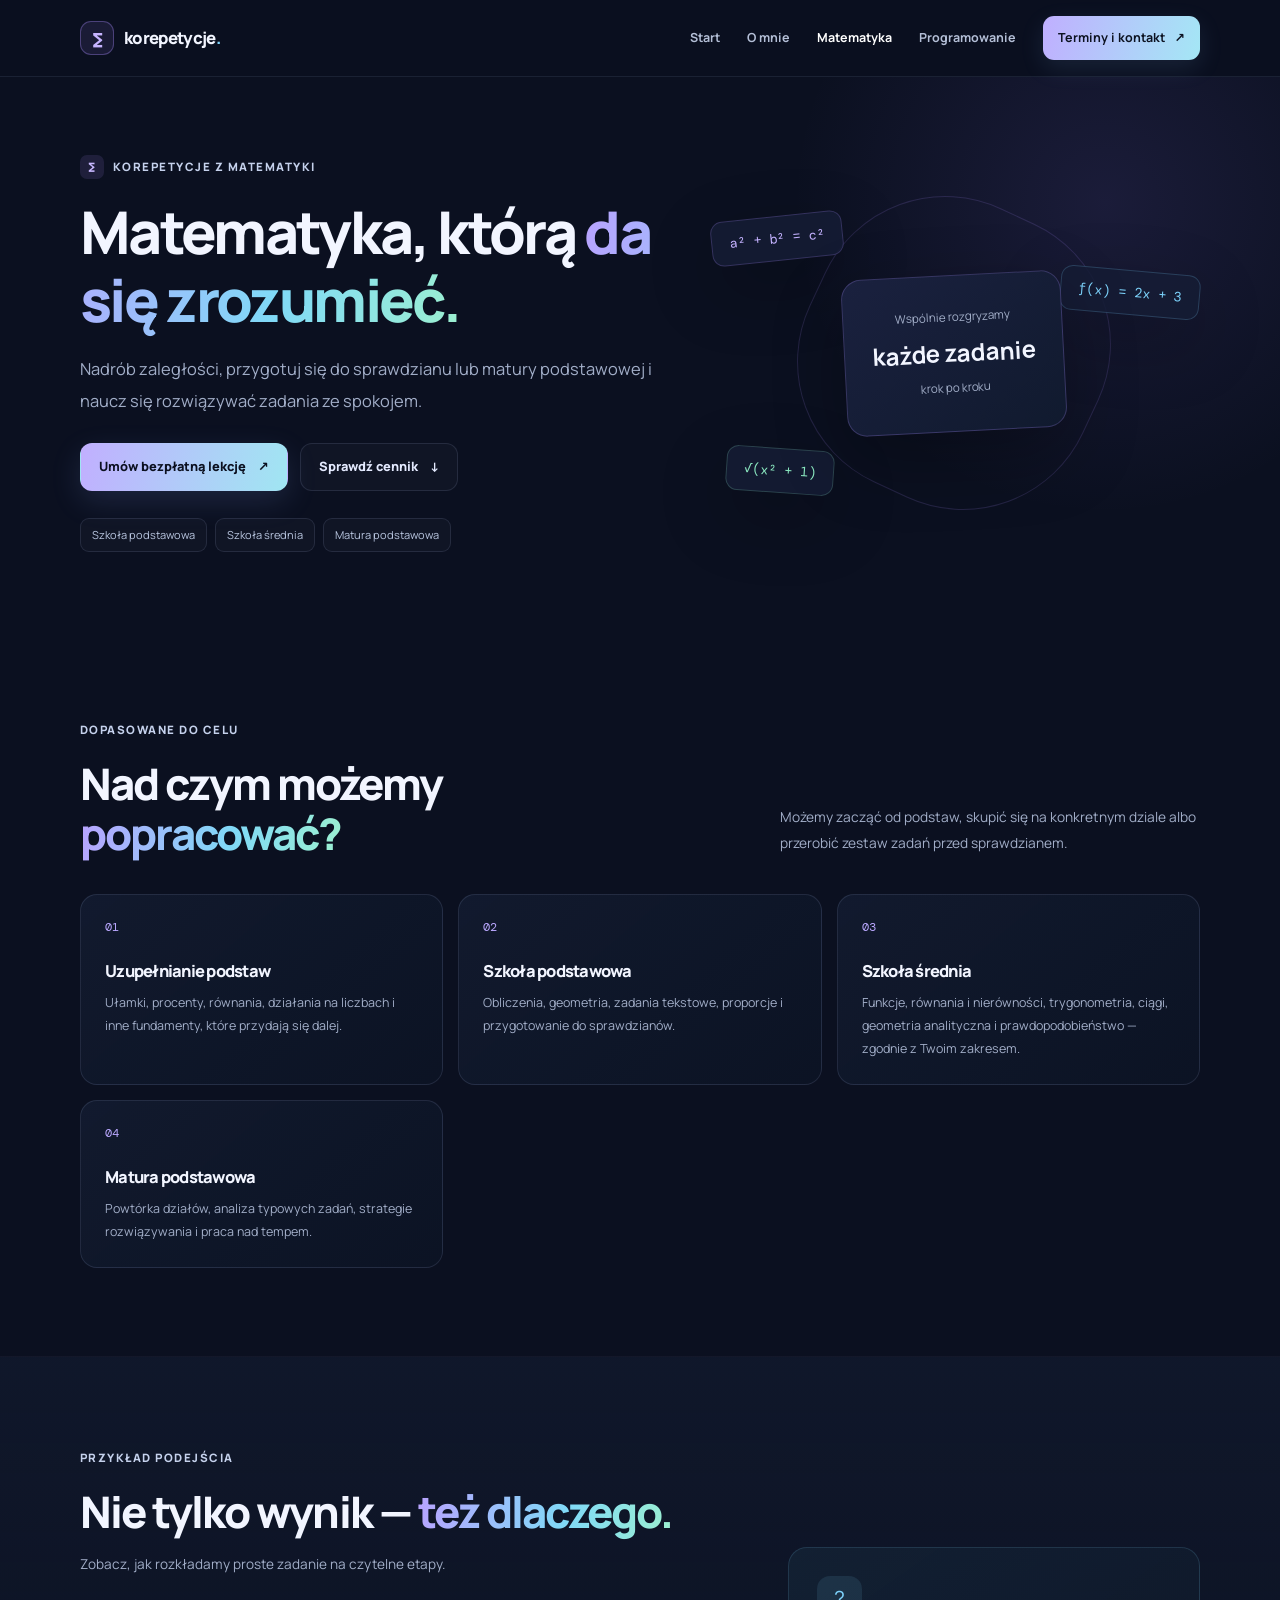
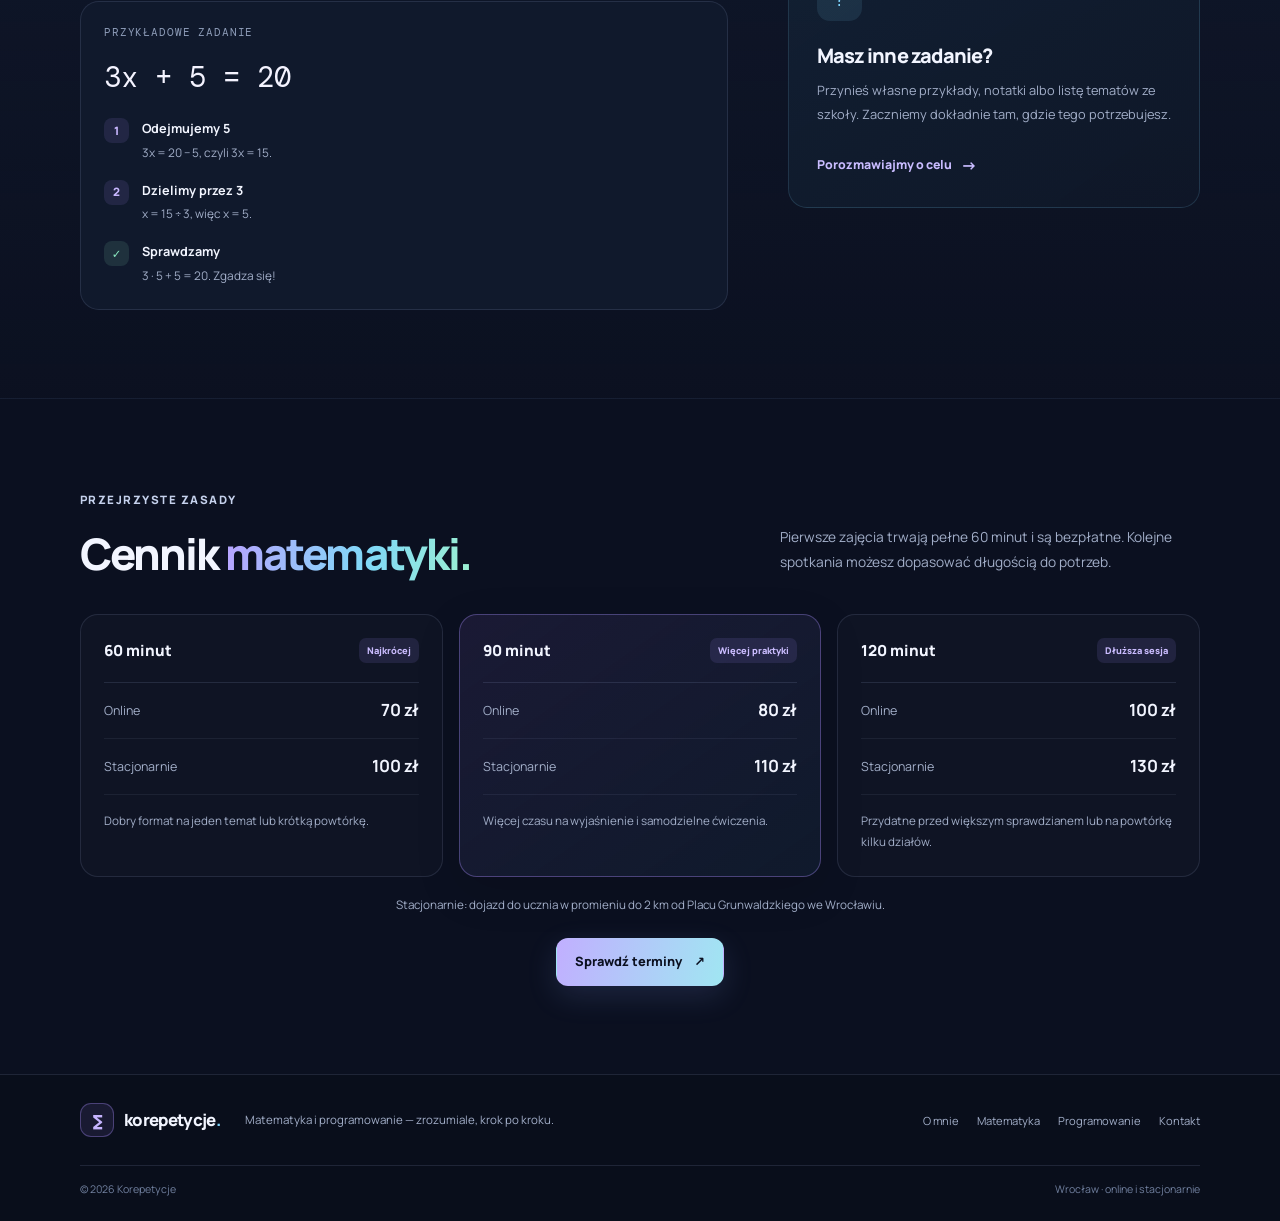
==== matematyka.html @ 47754bdd "Initial commit" ====
<!doctype html>
<html lang="pl"><head><meta charset="utf-8"><meta name="viewport" content="width=device-width, initial-scale=1"><meta name="theme-color" content="#0b1020"><meta name="description" content="Indywidualne korepetycje z matematyki we Wrocławiu i online."><title>Korepetycje z matematyki — Korepetycje</title><link rel="stylesheet" href="style.css"><script src="script.js" defer></script></head>
<body><header class="site-header"><div class="container nav-wrap"><a class="brand" href="index.html"><span class="brand-mark">∑</span><span>korepetycje<span class="brand-dot">.</span></span></a><button class="menu-toggle" aria-label="Otwórz menu" aria-expanded="false"><span></span><span></span><span></span></button><nav class="main-nav"><a href="index.html">Start</a><a href="o-mnie.html">O mnie</a><a class="active" href="matematyka.html">Matematyka</a><a href="programowanie.html">Programowanie</a><a class="nav-cta" href="terminy.html">Terminy i kontakt <span>↗</span></a></nav></div></header>
<main><section class="page-hero section-space subject-hero math-hero"><div class="container page-hero-grid"><div><span class="eyebrow"><span class="eyebrow-symbol">∑</span> Korepetycje z matematyki</span><h1>Matematyka, którą <span class="gradient-text">da się zrozumieć.</span></h1><p class="hero-lead">Nadrób zaległości, przygotuj się do sprawdzianu lub matury podstawowej i naucz się rozwiązywać zadania ze spokojem.</p><div class="hero-actions"><a class="button button-primary" href="terminy.html">Umów bezpłatną lekcję <span>↗</span></a><a class="button button-secondary" href="#cennik">Sprawdź cennik <span>↓</span></a></div><div class="mini-tags"><span>Szkoła podstawowa</span><span>Szkoła średnia</span><span>Matura podstawowa</span></div></div><div class="subject-visual math-visual"><div class="formula formula-one">a² + b² = c²</div><div class="formula formula-two">f(x) = 2x + 3</div><div class="formula formula-three">√(x² + 1)</div><div class="formula-card"><span>Wspólnie rozgryzamy</span><strong>każde zadanie</strong><small>krok po kroku</small></div></div></div></section>
<section class="section-space"><div class="container"><div class="section-heading"><div><span class="eyebrow">Dopasowane do celu</span><h2>Nad czym możemy <span class="gradient-text">popracować?</span></h2></div><p>Możemy zacząć od podstaw, skupić się na konkretnym dziale albo przerobić zestaw zadań przed sprawdzianem.</p></div><div class="topic-grid"><article class="topic-card"><span class="topic-index">01</span><h3>Uzupełnianie podstaw</h3><p>Ułamki, procenty, równania, działania na liczbach i inne fundamenty, które przydają się dalej.</p></article><article class="topic-card"><span class="topic-index">02</span><h3>Szkoła podstawowa</h3><p>Obliczenia, geometria, zadania tekstowe, proporcje i przygotowanie do sprawdzianów.</p></article><article class="topic-card"><span class="topic-index">03</span><h3>Szkoła średnia</h3><p>Funkcje, równania i nierówności, trygonometria, ciągi, geometria analityczna i prawdopodobieństwo — zgodnie z Twoim zakresem.</p></article><article class="topic-card"><span class="topic-index">04</span><h3>Matura podstawowa</h3><p>Powtórka działów, analiza typowych zadań, strategie rozwiązywania i praca nad tempem.</p></article></div></div></section>
<section class="section-space section-muted"><div class="container example-layout"><div><span class="eyebrow">Przykład podejścia</span><h2>Nie tylko wynik — <span class="gradient-text">też dlaczego.</span></h2><p class="muted-copy">Zobacz, jak rozkładamy proste zadanie na czytelne etapy.</p><div class="example-box"><div class="example-label">Przykładowe zadanie</div><div class="math-equation">3x + 5 = 20</div><ol class="solution-list"><li><span>1</span><div><strong>Odejmujemy 5</strong><p>3x = 20 − 5, czyli 3x = 15.</p></div></li><li><span>2</span><div><strong>Dzielimy przez 3</strong><p>x = 15 ÷ 3, więc x = 5.</p></div></li><li><span>✓</span><div><strong>Sprawdzamy</strong><p>3 · 5 + 5 = 20. Zgadza się!</p></div></li></ol></div></div><div class="example-aside"><div class="aside-symbol">?</div><h3>Masz inne zadanie?</h3><p>Przynieś własne przykłady, notatki albo listę tematów ze szkoły. Zaczniemy dokładnie tam, gdzie tego potrzebujesz.</p><a class="text-link" href="terminy.html">Porozmawiajmy o celu <span>→</span></a></div></div></section>
<section class="section-space" id="cennik"><div class="container"><div class="section-heading"><div><span class="eyebrow">Przejrzyste zasady</span><h2>Cennik <span class="gradient-text">matematyki.</span></h2></div><p>Pierwsze zajęcia trwają pełne 60 minut i są bezpłatne. Kolejne spotkania możesz dopasować długością do potrzeb.</p></div><div class="pricing-grid"><article class="price-card"><div class="price-top"><span>60 minut</span><span class="price-badge">Najkrócej</span></div><div class="price-row"><span>Online</span><strong>70 zł</strong></div><div class="price-row"><span>Stacjonarnie</span><strong>100 zł</strong></div><p>Dobry format na jeden temat lub krótką powtórkę.</p></article><article class="price-card price-featured"><div class="price-top"><span>90 minut</span><span class="price-badge">Więcej praktyki</span></div><div class="price-row"><span>Online</span><strong>80 zł</strong></div><div class="price-row"><span>Stacjonarnie</span><strong>110 zł</strong></div><p>Więcej czasu na wyjaśnienie i samodzielne ćwiczenia.</p></article><article class="price-card"><div class="price-top"><span>120 minut</span><span class="price-badge">Dłuższa sesja</span></div><div class="price-row"><span>Online</span><strong>100 zł</strong></div><div class="price-row"><span>Stacjonarnie</span><strong>130 zł</strong></div><p>Przydatne przed większym sprawdzianem lub na powtórkę kilku działów.</p></article></div><p class="pricing-note">Stacjonarnie: dojazd do ucznia w promieniu do 2 km od Placu Grunwaldzkiego we Wrocławiu.</p><div class="center-action"><a class="button button-primary" href="terminy.html">Sprawdź terminy <span>↗</span></a></div></div></section></main>
<footer class="site-footer"><div class="container footer-main"><a class="brand" href="index.html"><span class="brand-mark">∑</span><span>korepetycje<span class="brand-dot">.</span></span></a><p>Matematyka i programowanie — zrozumiale, krok po kroku.</p><nav><a href="o-mnie.html">O mnie</a><a href="matematyka.html">Matematyka</a><a href="programowanie.html">Programowanie</a><a href="terminy.html">Kontakt</a></nav></div><div class="container footer-bottom"><span>© <span data-year></span> Korepetycje</span><span>Wrocław · online i stacjonarnie</span></div></footer></body></html>
---- style.css ----
@import url('https://fonts.googleapis.com/css2?family=DM+Mono:wght@400;500&family=Manrope:wght@400;500;600;700;800&display=swap');
:root{color-scheme:dark;--bg:#0b1020;--bg-soft:#0e1528;--panel:#121b30;--panel-2:#151f36;--line:rgba(190,205,255,.12);--text:#f2f5ff;--muted:#a2aec8;--purple:#a78bfa;--blue:#7dd3fc;--green:#8be9c1;--radius:22px;--shadow:0 24px 70px rgba(0,0,0,.24)}
*{box-sizing:border-box}html{scroll-behavior:smooth;scroll-padding-top:90px}body{margin:0;background:var(--bg);color:var(--text);font-family:'Manrope',system-ui,sans-serif;font-size:14px;line-height:1.7;-webkit-font-smoothing:antialiased}a{color:inherit;text-decoration:none}p{margin:0 0 1rem;color:var(--muted)}h1,h2,h3{line-height:1.15;letter-spacing:-.045em;margin:0;font-weight:800}h1{font-size:clamp(2.45rem,5vw,4.4rem);max-width:800px}h2{font-size:clamp(1.9rem,3.4vw,3rem)}h3{font-size:1.2rem}small{font-size:.78rem}.container{width:min(1120px,calc(100% - 44px));margin-inline:auto}.section-space{padding:88px 0}.section-muted{background:linear-gradient(180deg,rgba(18,27,48,.64),rgba(12,18,34,.3));border-block:1px solid rgba(190,205,255,.04)}.gradient-text{background:linear-gradient(100deg,#b9a2ff 0%,#80d9f7 58%,#9cf0d0 100%);-webkit-background-clip:text;background-clip:text;color:transparent}.eyebrow{display:inline-flex;align-items:center;gap:9px;color:#c5d1ec;font-size:.72rem;font-weight:800;text-transform:uppercase;letter-spacing:.13em;margin-bottom:19px}.status-dot,.tiny-green{display:inline-block;width:7px;height:7px;border-radius:50%;background:var(--green);box-shadow:0 0 12px rgba(139,233,193,.5)}.site-header{position:sticky;top:0;z-index:50;background:rgba(11,16,32,.83);backdrop-filter:blur(18px);border-bottom:1px solid rgba(190,205,255,.09)}.nav-wrap{height:76px;display:flex;align-items:center;justify-content:space-between;gap:24px}.brand{display:inline-flex;align-items:center;gap:10px;font-weight:800;font-size:1.05rem;letter-spacing:-.04em;white-space:nowrap}.brand-mark{display:grid;place-items:center;width:34px;height:34px;border:1px solid rgba(167,139,250,.35);border-radius:11px;background:rgba(167,139,250,.1);color:#c6b4ff;font-size:1.25rem}.brand-dot{color:var(--blue)}.main-nav{display:flex;align-items:center;gap:27px;font-size:.78rem;font-weight:700;color:#b4bfd7}.main-nav a{transition:color .2s ease}.main-nav a:hover,.main-nav a.active{color:#fff}.main-nav .nav-cta{color:#0c1221;background:linear-gradient(105deg,#c0afff,#a4e7f5);padding:11px 15px;border-radius:11px;box-shadow:0 8px 24px rgba(130,179,240,.12)}.nav-cta span{padding-left:7px}.menu-toggle{display:none;border:1px solid var(--line);background:var(--panel);border-radius:10px;padding:9px;cursor:pointer}.menu-toggle span{display:block;width:20px;height:2px;background:#eaf0ff;margin:4px 0;border-radius:4px}.hero{overflow:hidden;position:relative;padding-top:90px;padding-bottom:85px}.hero:before{content:"";position:absolute;top:-250px;left:-250px;width:600px;height:600px;border-radius:50%;background:radial-gradient(circle,rgba(110,91,210,.13),transparent 70%);pointer-events:none}.hero-grid,.page-hero-grid{display:grid;grid-template-columns:1.08fr .92fr;align-items:center;gap:50px}.hero-copy{position:relative;z-index:2}.hero h1{margin-bottom:22px}.hero-lead{max-width:580px;font-size:1.03rem;line-height:1.9;margin-bottom:27px}.hero-actions{display:flex;flex-wrap:wrap;gap:12px}.button{display:inline-flex;align-items:center;justify-content:center;gap:12px;min-height:46px;padding:12px 18px;border:1px solid transparent;border-radius:12px;font-size:.8rem;font-weight:800;transition:transform .2s ease,border-color .2s ease,background .2s ease}.button:hover{transform:translateY(-2px)}.button-primary{color:#0b1020;background:linear-gradient(105deg,#c1afff,#a0e6f2);box-shadow:0 10px 30px rgba(132,164,245,.15)}.button-secondary{border-color:var(--line);background:rgba(255,255,255,.025);color:#e4eaff}.button-secondary:hover{border-color:rgba(167,139,250,.45);background:rgba(167,139,250,.06)}.hero-note{display:flex;align-items:center;gap:12px;margin-top:35px}.note-icon{display:grid;place-items:center;width:39px;height:39px;border-radius:12px;background:rgba(139,233,193,.1);border:1px solid rgba(139,233,193,.18);color:var(--green);font-size:1.1rem}.hero-note strong,.hero-note small{display:block}.hero-note strong{font-size:.8rem}.hero-note small{color:var(--muted);margin-top:2px}.hero-art{min-height:400px;position:relative;display:grid;place-items:center}.orb{position:absolute;border-radius:50%;filter:blur(1px)}.orb-one{width:340px;height:340px;background:radial-gradient(circle at 35% 30%,rgba(167,139,250,.22),rgba(92,112,213,.06) 58%,transparent 72%);border:1px solid rgba(167,139,250,.11)}.orb-two{width:245px;height:245px;border:1px solid rgba(125,211,252,.14);transform:rotate(28deg);border-radius:42%}.code-card{position:relative;z-index:2;width:min(390px,100%);border:1px solid rgba(170,190,255,.2);border-radius:18px;background:rgba(17,27,48,.94);box-shadow:0 28px 80px rgba(0,0,0,.4);overflow:hidden;transform:rotate(-3deg)}.window-dots{height:43px;display:flex;align-items:center;gap:6px;padding:0 15px;border-bottom:1px solid var(--line);color:#8795b4;font-family:'DM Mono',monospace;font-size:.68rem}.window-dots i{width:7px;height:7px;border-radius:50%;background:#ff7c94}.window-dots i:nth-child(2){background:#f7ce73}.window-dots i:nth-child(3){background:#7edeb7}.window-dots span{margin-left:9px}.code-card pre,.code-window pre{margin:0;padding:23px 24px;color:#dbe5ff;font: .8rem/2 'DM Mono',monospace;white-space:pre-wrap}.code-purple{color:#c4a5ff}.code-blue{color:#7dd3fc}.code-green{color:#9ae6b4}.code-orange{color:#f9b876}.code-bottom{display:flex;align-items:center;justify-content:space-between;padding:12px 16px;border-top:1px solid var(--line);font-family:'DM Mono',monospace;font-size:.65rem;color:#8795b4}.code-bottom>span:first-child{display:flex;align-items:center;gap:7px}.math-chip{position:absolute;z-index:3;display:flex;align-items:center;gap:10px;padding:10px 14px;border:1px solid var(--line);border-radius:13px;background:#17223a;box-shadow:var(--shadow);font-size:.72rem;font-weight:800}.math-chip>span:first-child{display:grid;place-items:center;width:28px;height:28px;border-radius:8px;background:rgba(167,139,250,.14);color:#c7b5ff;font-size:1rem}.chip-top{top:49px;left:0}.chip-bottom{bottom:48px;right:-2px}.chip-bottom>span:first-child{background:rgba(125,211,252,.13);color:var(--blue)}.floating-symbol{position:absolute;color:rgba(190,174,255,.5);font-family:'DM Mono',monospace}.symbol-a{top:28px;right:50px;font-size:2rem}.symbol-b{bottom:16px;left:45px;font-size:1.7rem;color:rgba(125,211,252,.55)}.symbol-c{top:125px;right:3px;font-size:1.15rem}.trust-strip{border-block:1px solid var(--line);background:rgba(255,255,255,.018)}.trust-items{display:grid;grid-template-columns:repeat(3,1fr);padding:21px 0}.trust-items>div{display:flex;align-items:center;justify-content:center;gap:13px;border-right:1px solid var(--line)}.trust-items>div:last-child{border:0}.trust-items strong{font-size:.92rem;color:#f3f5ff}.trust-items span{font-size:.72rem;color:var(--muted)}.section-heading{display:flex;justify-content:space-between;align-items:end;gap:40px;margin-bottom:35px}.section-heading h2{max-width:620px}.section-heading>p{max-width:420px;margin:0 0 4px;font-size:.86rem;line-height:1.85}.offer-grid{display:grid;grid-template-columns:repeat(2,minmax(0,1fr));gap:20px}.offer-card{position:relative;overflow:hidden;padding:29px;border-radius:var(--radius);border:1px solid var(--line);background:linear-gradient(145deg,rgba(20,31,54,.94),rgba(14,21,39,.96));box-shadow:0 18px 50px rgba(0,0,0,.12)}.offer-card:after{content:"";position:absolute;top:-100px;right:-90px;width:220px;height:220px;border-radius:50%;background:radial-gradient(circle,rgba(167,139,250,.12),transparent 70%);pointer-events:none}.code-card-offer:after{background:radial-gradient(circle,rgba(125,211,252,.11),transparent 70%)}.offer-icon{display:grid;place-items:center;width:48px;height:48px;border-radius:15px;border:1px solid rgba(167,139,250,.2);background:rgba(167,139,250,.1);color:#c9b8ff;font:1.25rem 'DM Mono',monospace;margin-bottom:25px}.code-card-offer .offer-icon{color:var(--blue);background:rgba(125,211,252,.09);border-color:rgba(125,211,252,.2)}.card-kicker{color:#9aa9c8;font: .68rem 'DM Mono',monospace;letter-spacing:.08em;text-transform:uppercase;margin-bottom:9px}.offer-card h3{font-size:1.45rem;margin-bottom:12px}.offer-card>p{font-size:.84rem;line-height:1.8;max-width:470px}.check-list{padding:0;margin:21px 0 28px;list-style:none;display:grid;gap:11px}.check-list li{position:relative;padding-left:24px;color:#c1cce3;font-size:.79rem}.check-list li:before{content:"✓";position:absolute;left:0;color:var(--green);font-weight:800}.offer-footer{display:flex;justify-content:space-between;align-items:center;gap:12px;padding-top:20px;border-top:1px solid var(--line)}.offer-footer>div{display:flex;align-items:baseline;gap:5px;flex-wrap:wrap}.offer-footer small{color:var(--muted);font-size:.69rem}.offer-footer strong{font-size:1.55rem;letter-spacing:-.05em}.text-link{display:inline-flex;align-items:center;gap:9px;font-size:.77rem;font-weight:800;color:#c9bcff;white-space:nowrap}.text-link span{font-size:1rem;transition:transform .2s}.text-link:hover span{transform:translateX(4px)}.about-preview{display:grid;grid-template-columns:.88fr 1.12fr;align-items:center;gap:80px}.about-visual{min-height:330px;position:relative;display:grid;place-items:center}.avatar-placeholder{width:min(320px,90%);height:310px;display:flex;flex-direction:column;align-items:center;justify-content:center;gap:9px;border:1px dashed rgba(167,139,250,.35);border-radius:28px;background:radial-gradient(circle at 50% 20%,rgba(167,139,250,.14),transparent 58%),#111a2e;color:#8d9cbb}.avatar-placeholder>span{font-size:4rem;filter:grayscale(.3)}.avatar-placeholder small{font-family:'DM Mono',monospace}.floating-label{position:absolute;bottom:8px;right:-10px;display:flex;gap:11px;align-items:center;padding:14px 17px;border-radius:14px;border:1px solid var(--line);background:#17223a;box-shadow:var(--shadow)}.label-star{display:grid;place-items:center;width:32px;height:32px;border-radius:10px;background:rgba(139,233,193,.12);color:var(--green)}.floating-label strong,.floating-label small{display:block}.floating-label strong{font-size:.77rem}.floating-label small{font-size:.66rem;color:var(--muted)}.about-copy h2{margin-bottom:22px}.about-copy>p{font-size:.88rem;line-height:1.9}.about-copy .button{margin-top:12px}.steps-grid{display:grid;grid-template-columns:repeat(4,1fr);gap:15px}.step{padding:22px;border-radius:17px;border:1px solid var(--line);background:rgba(255,255,255,.018)}.step-number{display:block;margin-bottom:31px;color:#b9a5ff;font: .8rem 'DM Mono',monospace}.step h3{font-size:1rem;margin-bottom:10px}.step p{font-size:.77rem;line-height:1.8;margin:0}.cta-section{padding:12px 0 88px}.cta-panel{position:relative;overflow:hidden;display:flex;align-items:center;justify-content:space-between;gap:35px;padding:42px 45px;border:1px solid rgba(167,139,250,.2);border-radius:24px;background:linear-gradient(110deg,rgba(26,32,59,.96),rgba(17,32,51,.95))}.cta-panel>div,.cta-panel>a{position:relative;z-index:1}.cta-panel h2{font-size:clamp(1.8rem,3vw,2.55rem);margin-bottom:12px}.cta-panel p{max-width:590px;margin:0;font-size:.85rem}.cta-glow{position:absolute!important;right:-100px;top:-200px;width:420px;height:420px;border-radius:50%;background:radial-gradient(circle,rgba(125,211,252,.12),transparent 68%)}.site-footer{border-top:1px solid var(--line);background:#090e1b}.footer-main{display:grid;grid-template-columns:auto 1fr auto;align-items:center;gap:25px;padding:28px 0}.footer-main p{font-size:.72rem;margin:0}.footer-main nav{display:flex;gap:18px;font-size:.7rem;color:var(--muted)}.footer-main nav a:hover{color:#fff}.footer-bottom{display:flex;justify-content:space-between;padding:15px 0 22px;border-top:1px solid var(--line);color:#71809f;font-size:.66rem}.page-hero{padding-top:77px;padding-bottom:77px}.page-hero h1{font-size:clamp(2.35rem,4.6vw,3.9rem);margin-bottom:20px}.page-hero .hero-lead{max-width:600px}.profile-frame{padding:13px;border:1px solid var(--line);border-radius:25px;background:rgba(255,255,255,.025);transform:rotate(1.3deg)}.profile-placeholder{height:315px;display:flex;align-items:center;justify-content:center;flex-direction:column;gap:8px;border-radius:17px;background:radial-gradient(circle at 45% 30%,rgba(125,211,252,.12),transparent 50%),#111a2e;border:1px dashed rgba(125,211,252,.24);color:#9baac7}.profile-placeholder span{font-size:3rem}.profile-placeholder strong{font-size:.85rem}.profile-placeholder small{font-size:.7rem}.profile-caption{display:block;padding:12px 7px 3px;color:#9caac7;font-size:.7rem}.two-column{display:grid;grid-template-columns:.8fr 1.2fr;gap:80px}.two-column h2{font-size:clamp(1.8rem,3vw,2.7rem)}.prose p{font-size:.88rem;line-height:1.95}.prose .button{margin-top:17px}.check-list.large{gap:17px;margin-top:0}.feature-grid{display:grid;grid-template-columns:repeat(3,1fr);gap:17px}.feature-card{padding:25px;border:1px solid var(--line);border-radius:18px;background:rgba(255,255,255,.018)}.feature-icon{display:grid;place-items:center;width:42px;height:42px;border-radius:12px;background:rgba(167,139,250,.1);color:#c7b4ff;font-size:1.2rem;margin-bottom:24px}.feature-card h3{margin-bottom:10px}.feature-card p{font-size:.79rem;line-height:1.8;margin:0}.eyebrow-symbol{display:grid;place-items:center;width:24px;height:24px;border-radius:7px;background:rgba(167,139,250,.13);color:#c8b8ff;font-size:.8rem}.subject-hero{overflow:hidden;position:relative}.math-hero:before,.code-hero:before{content:"";position:absolute;right:-150px;top:-200px;width:650px;height:650px;border-radius:50%;background:radial-gradient(circle,rgba(132,108,226,.13),transparent 68%);pointer-events:none}.code-hero:before{background:radial-gradient(circle,rgba(72,173,215,.11),transparent 68%)}.subject-visual{position:relative;min-height:350px;display:grid;place-items:center}.math-visual:before{content:"";position:absolute;width:300px;height:300px;border:1px solid rgba(167,139,250,.16);border-radius:44%;transform:rotate(25deg)}.formula{position:absolute;font: .85rem 'DM Mono',monospace;color:#c4b2ff;border:1px solid rgba(167,139,250,.22);border-radius:12px;background:rgba(22,29,53,.86);padding:13px 17px;box-shadow:var(--shadow)}.formula-one{top:38px;left:3px;transform:rotate(-6deg)}.formula-two{top:92px;right:0;transform:rotate(5deg);color:var(--blue);border-color:rgba(125,211,252,.2)}.formula-three{bottom:35px;left:18px;transform:rotate(4deg);color:var(--green);border-color:rgba(139,233,193,.2)}.formula-card{position:relative;z-index:2;display:flex;flex-direction:column;align-items:center;gap:5px;text-align:center;padding:32px 27px;border-radius:20px;border:1px solid rgba(167,139,250,.23);background:linear-gradient(145deg,rgba(27,34,64,.96),rgba(17,27,47,.97));box-shadow:0 25px 70px rgba(0,0,0,.28);transform:rotate(-3deg)}.formula-card span,.formula-card small{font-size:.73rem;color:var(--muted)}.formula-card strong{font-size:1.5rem}.mini-tags{display:flex;flex-wrap:wrap;gap:8px;margin-top:27px}.mini-tags span{padding:7px 11px;border:1px solid var(--line);border-radius:9px;background:rgba(255,255,255,.025);font-size:.69rem;color:#b9c6e0}.code-window{position:relative;z-index:2;width:min(390px,100%);border:1px solid rgba(125,211,252,.22);border-radius:18px;background:rgba(17,27,48,.96);box-shadow:0 28px 80px rgba(0,0,0,.36);overflow:hidden;transform:rotate(2deg)}.code-window pre{font-size:.74rem;padding:21px 17px}.line-num{display:inline-block;width:22px;color:#657795}.floating-code-tag{position:absolute;bottom:10px;right:-2px;z-index:3;padding:10px 13px;border:1px solid rgba(139,233,193,.2);border-radius:11px;background:#14243a;color:var(--green);font: .7rem 'DM Mono',monospace;transform:rotate(-4deg)}.topic-grid{display:grid;grid-template-columns:repeat(3,1fr);gap:15px}.topic-card{padding:24px;border:1px solid var(--line);border-radius:17px;background:linear-gradient(140deg,rgba(20,30,52,.72),rgba(13,20,37,.75))}.topic-index{display:block;margin-bottom:27px;color:#bba8ff;font: .75rem 'DM Mono',monospace}.topic-card h3{margin-bottom:10px;font-size:1.03rem}.topic-card p{font-size:.78rem;line-height:1.85;margin:0}.example-layout{display:grid;grid-template-columns:1.1fr .7fr;gap:60px;align-items:center}.example-layout h2{margin-bottom:15px}.muted-copy{font-size:.85rem;line-height:1.85}.example-box{margin-top:24px;padding:23px;border:1px solid var(--line);border-radius:19px;background:#10192c}.example-label{color:#8e9db9;font: .67rem 'DM Mono',monospace;text-transform:uppercase;letter-spacing:.08em}.math-equation{padding:19px 0 22px;color:#f4f3ff;font:1.8rem 'DM Mono',monospace}.solution-list{list-style:none;padding:0;margin:0;display:grid;gap:17px}.solution-list li{display:flex;align-items:flex-start;gap:13px}.solution-list li>span{flex:0 0 25px;height:25px;display:grid;place-items:center;border-radius:8px;background:rgba(167,139,250,.12);color:#c9b8ff;font-size:.72rem;font-weight:800}.solution-list li:last-child>span{background:rgba(139,233,193,.12);color:var(--green)}.solution-list strong{display:block;font-size:.79rem;margin-bottom:3px}.solution-list p{font-size:.74rem;margin:0}.example-aside{padding:28px;border:1px solid rgba(125,211,252,.15);border-radius:19px;background:linear-gradient(145deg,rgba(19,34,53,.85),rgba(15,23,40,.9))}.aside-symbol{display:grid;place-items:center;width:45px;height:45px;border-radius:13px;background:rgba(125,211,252,.1);color:var(--blue);font-size:1.3rem;margin-bottom:23px}.example-aside h3{font-size:1.25rem;margin-bottom:12px}.example-aside p{font-size:.8rem;line-height:1.85}.example-aside .text-link{margin-top:10px}.pricing-grid{display:grid;grid-template-columns:repeat(3,1fr);gap:16px}.price-card{padding:23px;border:1px solid var(--line);border-radius:18px;background:rgba(255,255,255,.02)}.price-featured{border-color:rgba(167,139,250,.36);background:linear-gradient(145deg,rgba(42,36,73,.5),rgba(16,27,45,.92));box-shadow:0 14px 45px rgba(0,0,0,.13)}.price-top{display:flex;align-items:center;justify-content:space-between;gap:9px;padding-bottom:19px;border-bottom:1px solid var(--line);font-size:.95rem;font-weight:800}.price-badge{padding:5px 8px;border-radius:7px;background:rgba(167,139,250,.12);color:#cbbdff;font-size:.58rem;font-weight:800;white-space:nowrap}.price-row{display:flex;align-items:center;justify-content:space-between;padding:13px 0;border-bottom:1px solid rgba(190,205,255,.07);color:var(--muted);font-size:.78rem}.price-row strong{font-size:1.05rem;color:#f2f5ff}.price-card>p{font-size:.73rem;line-height:1.8;margin:16px 0 0}.pricing-note{font-size:.73rem;margin-top:19px;text-align:center}.center-action{display:flex;justify-content:center;margin-top:23px}.languages-layout{display:grid;grid-template-columns:1.1fr .9fr;gap:65px;align-items:center}.languages-layout h2{margin-bottom:17px}.language-tags{display:grid;grid-template-columns:repeat(2,1fr);gap:10px;margin-top:25px}.language-tag{display:flex;flex-direction:column;gap:3px;padding:13px 15px;border:1px solid var(--line);border-radius:12px;background:rgba(255,255,255,.02)}.language-tag b{font: .9rem 'DM Mono',monospace;color:#cbbaff}.language-tag small{color:var(--muted);font-size:.67rem}.learning-panel{padding:25px;border:1px solid rgba(125,211,252,.17);border-radius:20px;background:linear-gradient(145deg,rgba(18,33,52,.9),rgba(14,22,39,.95))}.panel-top{display:flex;align-items:center;gap:12px;padding-bottom:20px;border-bottom:1px solid var(--line)}.panel-icon{display:grid;place-items:center;width:36px;height:36px;border-radius:10px;background:rgba(125,211,252,.1);color:var(--blue)}.panel-label{font-size:.83rem;font-weight:800}.roadmap{position:relative;display:grid;gap:21px;list-style:none;margin:23px 0 0;padding:0}.roadmap:before{content:"";position:absolute;top:9px;bottom:10px;left:6px;width:1px;background:rgba(190,205,255,.15)}.roadmap li{position:relative;display:flex;align-items:flex-start;gap:14px}.roadmap-dot{position:relative;z-index:1;flex:0 0 13px;height:13px;border-radius:50%;border:2px solid #71819f;background:#111b30;margin-top:4px}.roadmap-dot.done{border-color:var(--green);background:var(--green);box-shadow:0 0 10px rgba(139,233,193,.22)}.roadmap strong,.roadmap small{display:block}.roadmap strong{font-size:.78rem}.roadmap small{font-size:.68rem;color:var(--muted);margin-top:3px}.contact-hero{max-width:760px;text-align:center}.contact-hero h1{margin:0 auto 19px}.contact-hero .hero-lead{margin:0 auto 25px;max-width:620px}.free-callout{display:inline-flex;align-items:center;gap:13px;text-align:left;padding:13px 19px;border:1px solid rgba(139,233,193,.19);border-radius:14px;background:rgba(139,233,193,.045)}.callout-icon{display:grid;place-items:center;width:35px;height:35px;border-radius:10px;background:rgba(139,233,193,.12);color:var(--green)}.free-callout strong{display:block;font-size:.8rem}.free-callout p{font-size:.68rem;margin:2px 0 0}.contact-layout{display:grid;grid-template-columns:1.25fr .75fr;gap:25px;align-items:start}.compact-heading{margin-bottom:19px}.compact-heading .eyebrow{margin-bottom:10px}.schedule-notice{display:flex;align-items:flex-start;gap:12px;padding:14px 16px;margin-bottom:16px;border:1px solid rgba(247,190,108,.19);border-radius:13px;background:rgba(247,190,108,.045)}.notice-icon{display:grid;place-items:center;flex:0 0 23px;height:23px;border-radius:50%;background:rgba(247,190,108,.13);color:#f7c27e;font-weight:800;font-size:.75rem}.schedule-notice p{font-size:.72rem;line-height:1.7;margin:0}.schedule-notice strong{color:#f1d2a6}.schedule-notice code{color:#d4c4ff;font: .68rem 'DM Mono',monospace}.schedule-card{border:1px solid var(--line);border-radius:17px;background:rgba(12,19,35,.65);overflow:hidden}.schedule-head{display:flex;justify-content:space-between;align-items:center;gap:15px;padding:19px;border-bottom:1px solid var(--line)}.schedule-head strong,.schedule-head small{display:block}.schedule-head strong{font-size:.85rem}.schedule-head small{font-size:.67rem;color:var(--muted);margin-top:2px}.schedule-legend{display:flex;align-items:center;gap:7px;color:var(--muted);font-size:.63rem;white-space:nowrap}.schedule-legend i{width:7px;height:7px;border-radius:50%;background:var(--green)}.schedule-grid{display:grid;grid-template-columns:repeat(7,minmax(0,1fr));gap:7px;padding:14px}.schedule-day{min-width:0;padding:9px 5px;border:1px solid rgba(190,205,255,.08);border-radius:10px;background:rgba(255,255,255,.015);text-align:center}.schedule-day-heading{display:flex;flex-direction:column;gap:2px;padding-bottom:10px;border-bottom:1px solid rgba(190,205,255,.07)}.schedule-day-heading span{font-size:.59rem;color:var(--muted)}.schedule-day-heading strong{font-size:.7rem}.slot-list{display:flex;flex-direction:column;gap:6px;padding-top:10px}.time-slot{display:block;padding:4px 2px;border-radius:6px;background:rgba(139,233,193,.1);color:var(--green);font: .59rem 'DM Mono',monospace;white-space:nowrap}.no-slot{color:#64728e;font-size:.75rem}.schedule-foot{padding:12px 17px;border-top:1px solid var(--line);font-size:.64rem;color:#7f8ca8}.contact-tip{display:flex;gap:11px;margin-top:16px;padding:16px;border:1px solid var(--line);border-radius:13px;background:rgba(255,255,255,.018)}.contact-tip>span{color:#c6b4ff}.contact-tip p{font-size:.71rem;line-height:1.75;margin:0}.contact-sidebar{display:grid;gap:15px}.contact-card{padding:24px;border:1px solid var(--line);border-radius:17px;background:rgba(17,26,46,.68)}.contact-card .eyebrow{margin-bottom:11px}.contact-card h3{font-size:1.35rem;margin-bottom:10px}.contact-card>p{font-size:.75rem;line-height:1.8}.contact-method{display:flex;align-items:flex-start;gap:12px;padding:14px 0;border-bottom:1px solid rgba(190,205,255,.08)}.method-icon{display:grid;place-items:center;flex:0 0 35px;height:35px;border-radius:10px;background:rgba(167,139,250,.1);color:#c8b8ff}.contact-method small,.contact-method strong{display:block}.contact-method small{color:var(--muted);font-size:.64rem}.contact-method strong{font-size:.74rem;overflow-wrap:anywhere}.contact-method div>small:last-child{margin-top:3px}.contact-placeholder-note{margin-top:15px;padding:10px;border-radius:9px;background:rgba(247,190,108,.06);color:#c9af8c;font-size:.65rem;line-height:1.65}.mode-card{background:rgba(17,26,46,.42)}.mode-item{display:flex;gap:12px;margin-top:17px}.mode-item>span{color:var(--blue);font-size:1.1rem}.mode-item strong{font-size:.76rem}.mode-item p{font-size:.69rem;line-height:1.7;margin:3px 0 0}.mode-card .text-link{margin-top:21px;white-space:normal;line-height:1.6}.final-cta{margin-top:0}.final-cta h2{max-width:700px}
@media(max-width:980px){.main-nav{gap:16px}.hero-grid,.page-hero-grid{gap:30px}.hero-art{min-height:340px}.code-card{width:340px}.chip-top{left:-8px}.chip-bottom{right:-5px}.section-space{padding:72px 0}.about-preview{gap:48px}.two-column{gap:45px}.footer-main{grid-template-columns:auto 1fr}.footer-main nav{grid-column:1/-1;justify-content:center}.schedule-grid{gap:4px;padding:9px}.schedule-day{padding:8px 2px}.time-slot{font-size:.54rem}.contact-layout{grid-template-columns:1.1fr .9fr;gap:17px}}
@media(max-width:760px){.container{width:min(100% - 32px,560px)}.nav-wrap{height:68px}.menu-toggle{display:block}.main-nav{position:absolute;top:68px;left:0;right:0;display:none;flex-direction:column;align-items:stretch;gap:0;padding:9px 16px 18px;border-bottom:1px solid var(--line);background:rgba(11,16,32,.98);backdrop-filter:blur(18px)}.main-nav.is-open{display:flex}.main-nav a{padding:12px 7px}.main-nav .nav-cta{margin-top:7px;text-align:center}.section-space{padding:61px 0}.hero{padding-top:58px;padding-bottom:55px}.hero-grid,.page-hero-grid{grid-template-columns:1fr;gap:24px}.hero h1{font-size:clamp(2.4rem,10vw,3.6rem)}.hero-lead{font-size:.93rem}.hero-art{min-height:310px;margin-top:3px}.orb-one{width:285px;height:285px}.orb-two{width:210px;height:210px}.code-card{width:min(360px,90%)}.chip-top{left:0;top:26px}.chip-bottom{right:0;bottom:23px}.symbol-a{right:24px;top:14px}.symbol-b{left:18px;bottom:5px}.trust-items{grid-template-columns:1fr;gap:0;padding:9px 0}.trust-items>div{justify-content:flex-start;border-right:0;border-bottom:1px solid var(--line);padding:13px 5px}.trust-items>div:last-child{border-bottom:0}.trust-items strong{min-width:115px}.section-heading{display:block;margin-bottom:26px}.section-heading>p{margin-top:14px;font-size:.8rem}.offer-grid,.feature-grid,.topic-grid,.pricing-grid{grid-template-columns:1fr}.offer-card{padding:23px}.offer-card h3{font-size:1.3rem}.about-preview,.two-column,.example-layout,.languages-layout{grid-template-columns:1fr;gap:30px}.about-visual{min-height:280px}.avatar-placeholder{height:270px}.floating-label{right:0;bottom:0}.about-copy h2,.two-column h2,.languages-layout h2{font-size:2rem}.steps-grid{grid-template-columns:repeat(2,1fr);gap:10px}.step{padding:18px}.step-number{margin-bottom:22px}.cta-section{padding:0 0 60px}.cta-panel{align-items:flex-start;flex-direction:column;padding:28px 23px;gap:23px}.cta-panel h2{font-size:1.9rem}.footer-main{grid-template-columns:1fr;gap:12px;padding:25px 0}.footer-main nav{grid-column:auto;justify-content:flex-start;flex-wrap:wrap;gap:12px 17px}.footer-bottom{gap:10px;flex-wrap:wrap}.page-hero{padding-top:55px;padding-bottom:54px}.page-hero h1{font-size:clamp(2.25rem,9vw,3.3rem)}.profile-frame{max-width:440px;margin:0 auto;width:100%}.profile-placeholder{height:260px}.subject-visual{min-height:300px}.formula-one{left:0;top:18px}.formula-two{right:0;top:65px}.formula-three{left:0;bottom:16px}.formula-card{padding:26px 21px}.formula-card strong{font-size:1.25rem}.code-window{width:min(380px,100%)}.topic-grid{grid-template-columns:repeat(2,minmax(0,1fr))}.topic-card{padding:19px}.topic-card p{font-size:.74rem}.topic-index{margin-bottom:18px}.example-layout{gap:25px}.example-aside{padding:23px}.price-card{padding:21px}.price-top{font-size:.9rem}.languages-layout{gap:25px}.contact-hero{text-align:left}.contact-hero h1{margin-left:0}.contact-hero .hero-lead{margin-left:0}.contact-layout{grid-template-columns:1fr}.schedule-grid{grid-template-columns:repeat(7,minmax(0,1fr));gap:4px;padding:8px}.schedule-day{padding:8px 2px}.schedule-day-heading span{font-size:.55rem}.schedule-day-heading strong{font-size:.65rem}.time-slot{font-size:.52rem;padding:4px 0}.contact-sidebar{grid-template-columns:1fr 1fr}.contact-card{padding:18px}.contact-card h3{font-size:1.15rem}.contact-method{gap:8px}.method-icon{flex-basis:29px;height:29px}.contact-method strong{font-size:.68rem}.mode-card .text-link{font-size:.68rem}.final-cta{gap:20px}}
@media(max-width:430px){body{font-size:13px}.container{width:calc(100% - 28px)}.hero-actions{flex-direction:column;align-items:stretch}.hero-actions .button{width:100%}.hero-art{min-height:275px}.code-card pre{font-size:.69rem;padding:20px 16px}.math-chip{padding:8px 10px;font-size:.65rem}.math-chip>span:first-child{width:24px;height:24px}.topic-grid{grid-template-columns:1fr}.steps-grid{grid-template-columns:1fr 1fr}.step p{font-size:.73rem}.offer-footer{align-items:flex-start;flex-direction:column}.offer-footer .text-link{margin-top:6px}.schedule-head{align-items:flex-start;flex-direction:column;gap:8px}.schedule-grid{gap:3px;padding:6px}.schedule-day{padding:7px 1px}.schedule-day-heading span{font-size:.49rem}.schedule-day-heading strong{font-size:.58rem}.time-slot{font-size:.48rem;letter-spacing:-.04em}.schedule-foot{font-size:.6rem}.contact-sidebar{grid-template-columns:1fr}.contact-card{padding:22px}.language-tags{gap:7px}.language-tag{padding:11px}.footer-bottom{font-size:.62rem}}
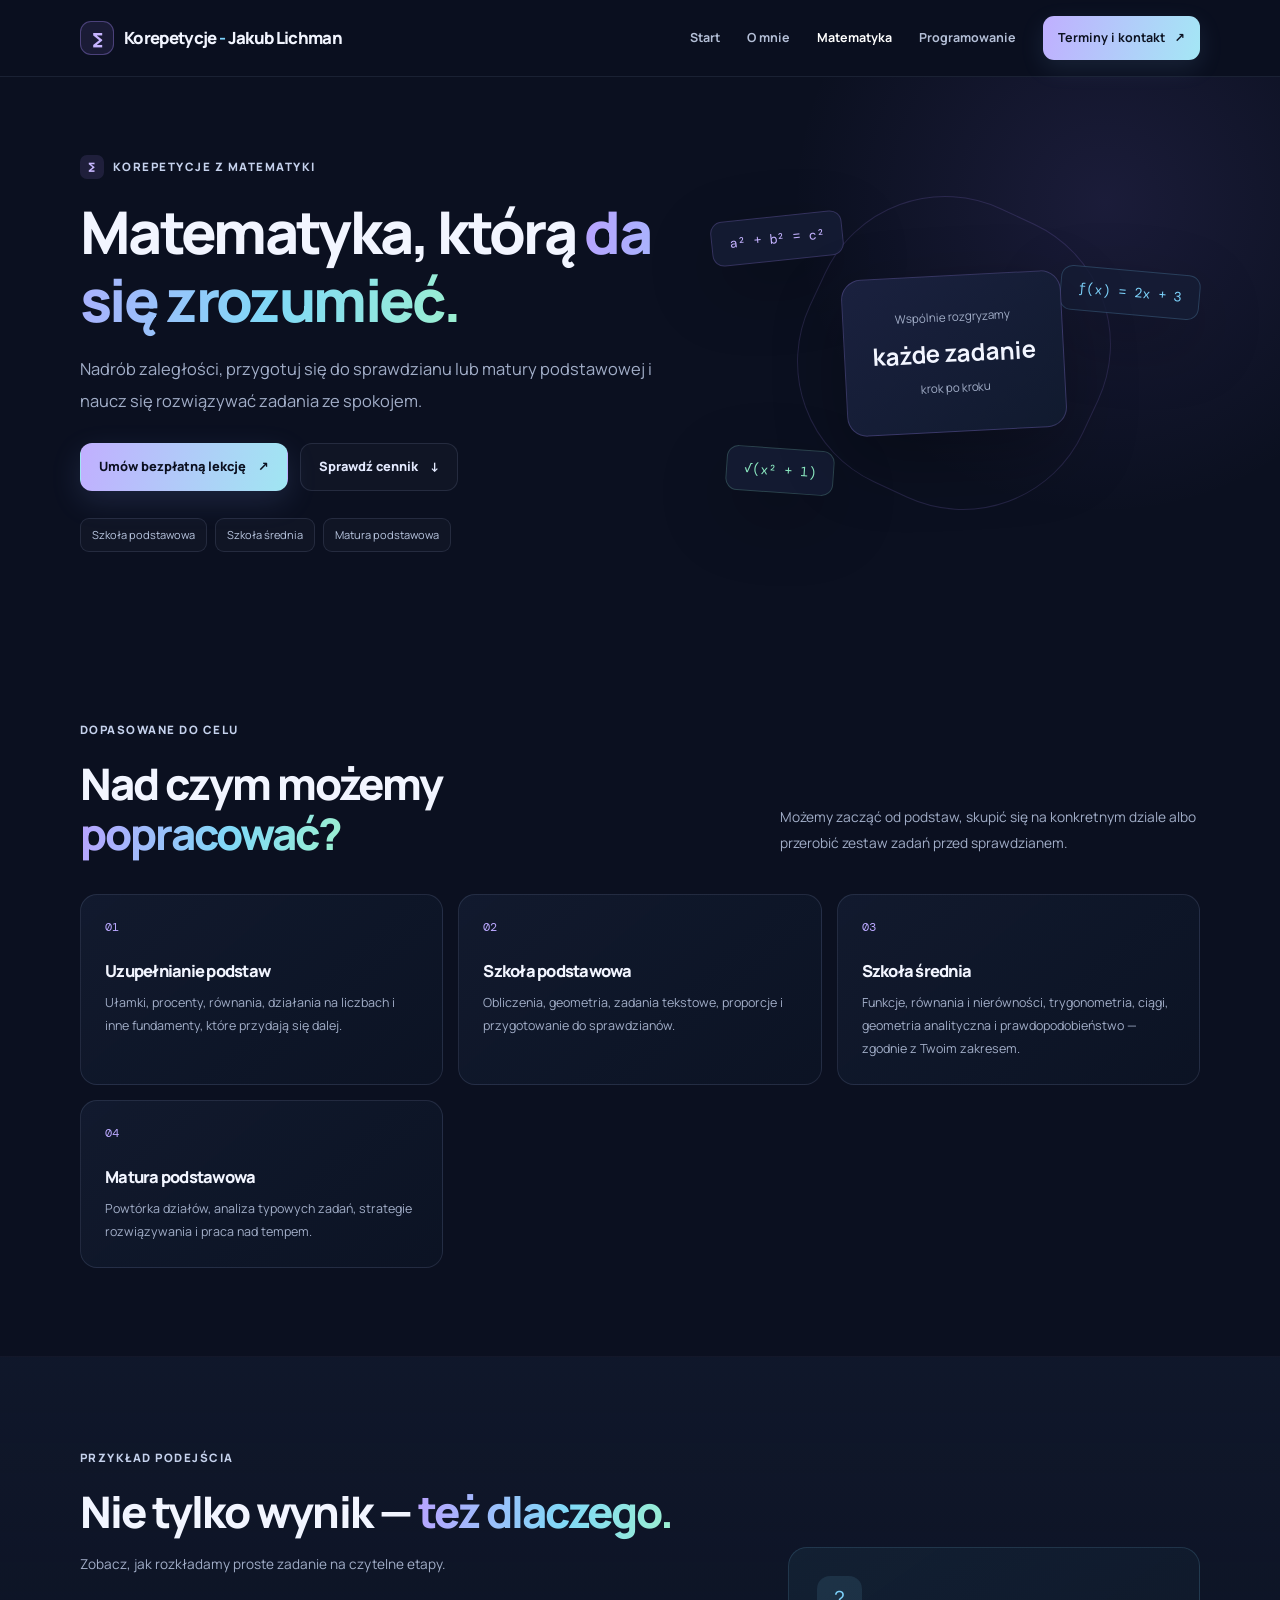
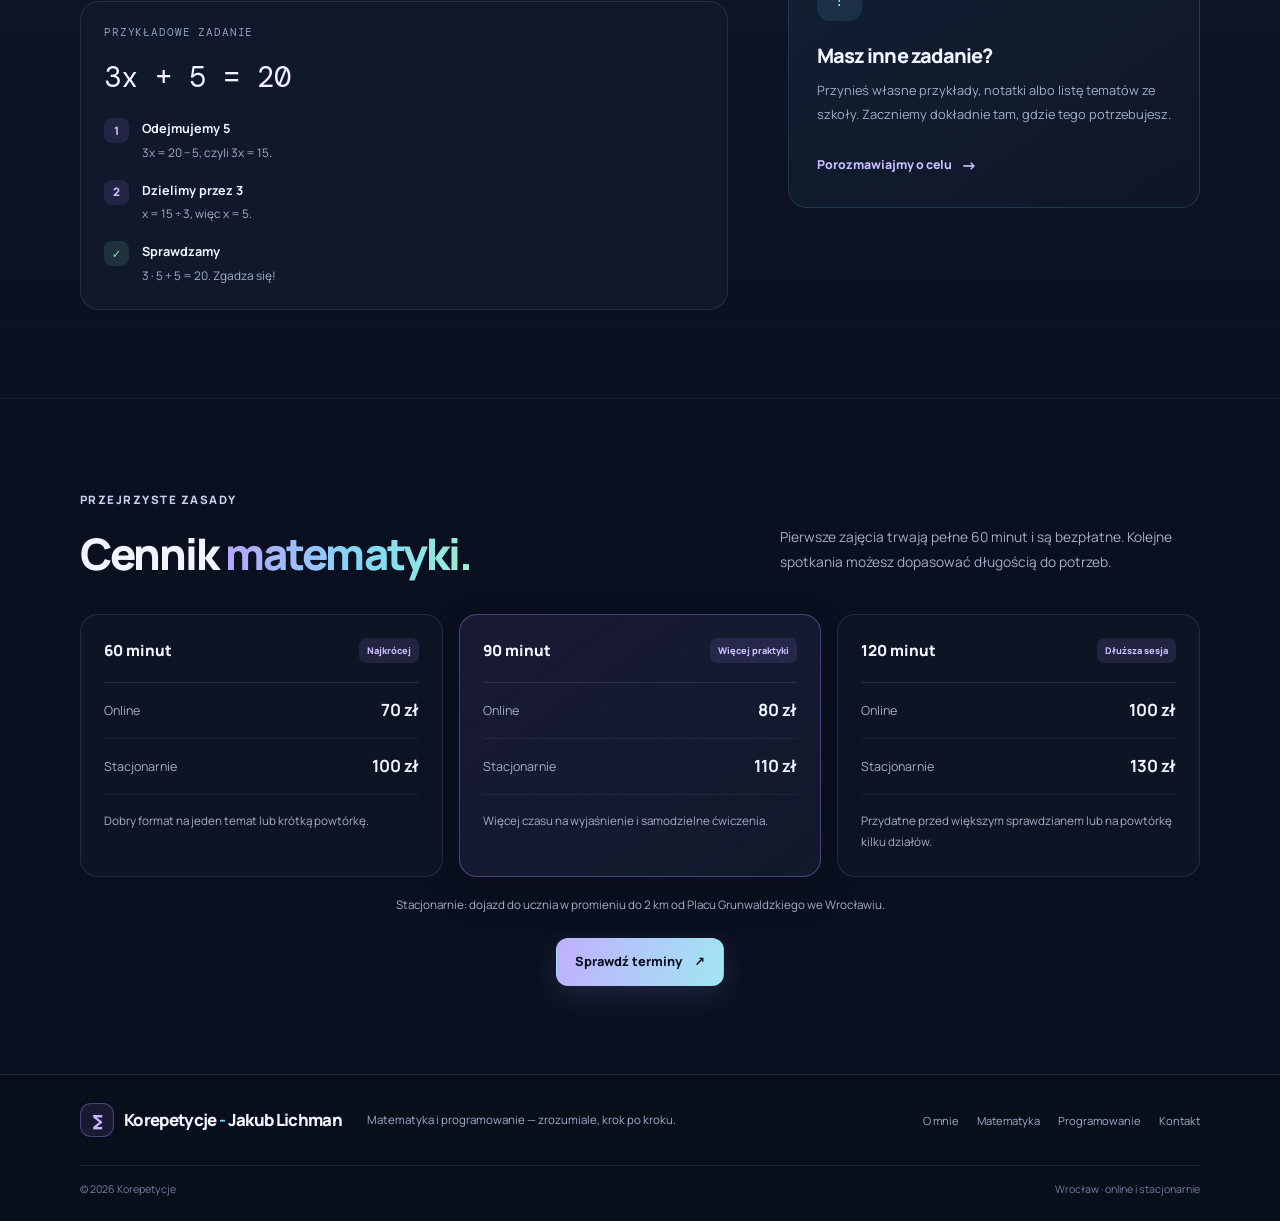
==== commit 848cc2c4: "style: Made code more readable by indents and enters" ====
--- a/matematyka.html
+++ b/matematyka.html
@@ -1,8 +1,225 @@
 <!doctype html>
-<html lang="pl"><head><meta charset="utf-8"><meta name="viewport" content="width=device-width, initial-scale=1"><meta name="theme-color" content="#0b1020"><meta name="description" content="Indywidualne korepetycje z matematyki we Wrocławiu i online."><title>Korepetycje z matematyki — Korepetycje</title><link rel="stylesheet" href="style.css"><script src="script.js" defer></script></head>
-<body><header class="site-header"><div class="container nav-wrap"><a class="brand" href="index.html"><span class="brand-mark">∑</span><span>korepetycje<span class="brand-dot">.</span></span></a><button class="menu-toggle" aria-label="Otwórz menu" aria-expanded="false"><span></span><span></span><span></span></button><nav class="main-nav"><a href="index.html">Start</a><a href="o-mnie.html">O mnie</a><a class="active" href="matematyka.html">Matematyka</a><a href="programowanie.html">Programowanie</a><a class="nav-cta" href="terminy.html">Terminy i kontakt <span>↗</span></a></nav></div></header>
-<main><section class="page-hero section-space subject-hero math-hero"><div class="container page-hero-grid"><div><span class="eyebrow"><span class="eyebrow-symbol">∑</span> Korepetycje z matematyki</span><h1>Matematyka, którą <span class="gradient-text">da się zrozumieć.</span></h1><p class="hero-lead">Nadrób zaległości, przygotuj się do sprawdzianu lub matury podstawowej i naucz się rozwiązywać zadania ze spokojem.</p><div class="hero-actions"><a class="button button-primary" href="terminy.html">Umów bezpłatną lekcję <span>↗</span></a><a class="button button-secondary" href="#cennik">Sprawdź cennik <span>↓</span></a></div><div class="mini-tags"><span>Szkoła podstawowa</span><span>Szkoła średnia</span><span>Matura podstawowa</span></div></div><div class="subject-visual math-visual"><div class="formula formula-one">a² + b² = c²</div><div class="formula formula-two">f(x) = 2x + 3</div><div class="formula formula-three">√(x² + 1)</div><div class="formula-card"><span>Wspólnie rozgryzamy</span><strong>każde zadanie</strong><small>krok po kroku</small></div></div></div></section>
-<section class="section-space"><div class="container"><div class="section-heading"><div><span class="eyebrow">Dopasowane do celu</span><h2>Nad czym możemy <span class="gradient-text">popracować?</span></h2></div><p>Możemy zacząć od podstaw, skupić się na konkretnym dziale albo przerobić zestaw zadań przed sprawdzianem.</p></div><div class="topic-grid"><article class="topic-card"><span class="topic-index">01</span><h3>Uzupełnianie podstaw</h3><p>Ułamki, procenty, równania, działania na liczbach i inne fundamenty, które przydają się dalej.</p></article><article class="topic-card"><span class="topic-index">02</span><h3>Szkoła podstawowa</h3><p>Obliczenia, geometria, zadania tekstowe, proporcje i przygotowanie do sprawdzianów.</p></article><article class="topic-card"><span class="topic-index">03</span><h3>Szkoła średnia</h3><p>Funkcje, równania i nierówności, trygonometria, ciągi, geometria analityczna i prawdopodobieństwo — zgodnie z Twoim zakresem.</p></article><article class="topic-card"><span class="topic-index">04</span><h3>Matura podstawowa</h3><p>Powtórka działów, analiza typowych zadań, strategie rozwiązywania i praca nad tempem.</p></article></div></div></section>
-<section class="section-space section-muted"><div class="container example-layout"><div><span class="eyebrow">Przykład podejścia</span><h2>Nie tylko wynik — <span class="gradient-text">też dlaczego.</span></h2><p class="muted-copy">Zobacz, jak rozkładamy proste zadanie na czytelne etapy.</p><div class="example-box"><div class="example-label">Przykładowe zadanie</div><div class="math-equation">3x + 5 = 20</div><ol class="solution-list"><li><span>1</span><div><strong>Odejmujemy 5</strong><p>3x = 20 − 5, czyli 3x = 15.</p></div></li><li><span>2</span><div><strong>Dzielimy przez 3</strong><p>x = 15 ÷ 3, więc x = 5.</p></div></li><li><span>✓</span><div><strong>Sprawdzamy</strong><p>3 · 5 + 5 = 20. Zgadza się!</p></div></li></ol></div></div><div class="example-aside"><div class="aside-symbol">?</div><h3>Masz inne zadanie?</h3><p>Przynieś własne przykłady, notatki albo listę tematów ze szkoły. Zaczniemy dokładnie tam, gdzie tego potrzebujesz.</p><a class="text-link" href="terminy.html">Porozmawiajmy o celu <span>→</span></a></div></div></section>
-<section class="section-space" id="cennik"><div class="container"><div class="section-heading"><div><span class="eyebrow">Przejrzyste zasady</span><h2>Cennik <span class="gradient-text">matematyki.</span></h2></div><p>Pierwsze zajęcia trwają pełne 60 minut i są bezpłatne. Kolejne spotkania możesz dopasować długością do potrzeb.</p></div><div class="pricing-grid"><article class="price-card"><div class="price-top"><span>60 minut</span><span class="price-badge">Najkrócej</span></div><div class="price-row"><span>Online</span><strong>70 zł</strong></div><div class="price-row"><span>Stacjonarnie</span><strong>100 zł</strong></div><p>Dobry format na jeden temat lub krótką powtórkę.</p></article><article class="price-card price-featured"><div class="price-top"><span>90 minut</span><span class="price-badge">Więcej praktyki</span></div><div class="price-row"><span>Online</span><strong>80 zł</strong></div><div class="price-row"><span>Stacjonarnie</span><strong>110 zł</strong></div><p>Więcej czasu na wyjaśnienie i samodzielne ćwiczenia.</p></article><article class="price-card"><div class="price-top"><span>120 minut</span><span class="price-badge">Dłuższa sesja</span></div><div class="price-row"><span>Online</span><strong>100 zł</strong></div><div class="price-row"><span>Stacjonarnie</span><strong>130 zł</strong></div><p>Przydatne przed większym sprawdzianem lub na powtórkę kilku działów.</p></article></div><p class="pricing-note">Stacjonarnie: dojazd do ucznia w promieniu do 2 km od Placu Grunwaldzkiego we Wrocławiu.</p><div class="center-action"><a class="button button-primary" href="terminy.html">Sprawdź terminy <span>↗</span></a></div></div></section></main>
-<footer class="site-footer"><div class="container footer-main"><a class="brand" href="index.html"><span class="brand-mark">∑</span><span>korepetycje<span class="brand-dot">.</span></span></a><p>Matematyka i programowanie — zrozumiale, krok po kroku.</p><nav><a href="o-mnie.html">O mnie</a><a href="matematyka.html">Matematyka</a><a href="programowanie.html">Programowanie</a><a href="terminy.html">Kontakt</a></nav></div><div class="container footer-bottom"><span>© <span data-year></span> Korepetycje</span><span>Wrocław · online i stacjonarnie</span></div></footer></body></html>
+<html lang="pl">
+<head>
+    <meta charset="utf-8">
+    <meta name="viewport" content="width=device-width, initial-scale=1">
+    <meta name="theme-color" content="#0b1020">
+    <meta name="description" content="Indywidualne korepetycje z matematyki we Wrocławiu i online.">
+    <title>Korepetycje z matematyki — Korepetycje</title>
+    <link rel="stylesheet" href="style.css">
+    <script src="script.js" defer></script>
+</head>
+<body>
+<header class="site-header">
+    <div class="container nav-wrap">
+        <a class="brand" href="index.html">
+            <span class="brand-mark">∑</span>
+            <span>Korepetycje<span class="brand-dot"> - </span>Jakub Lichman</span>
+        </a>
+        <button class="menu-toggle" aria-label="Otwórz menu" aria-expanded="false">
+            <span></span>
+            <span></span>
+            <span></span>
+        </button>
+        <nav class="main-nav">
+            <a href="index.html">Start</a>
+            <a href="o-mnie.html">O mnie</a>
+            <a class="active" href="matematyka.html">Matematyka</a>
+            <a href="programowanie.html">Programowanie</a>
+            <a class="nav-cta" href="terminy.html">Terminy i kontakt <span>↗</span></a>
+        </nav>
+    </div>
+</header>
+
+<main>
+    <section class="page-hero section-space subject-hero math-hero">
+        <div class="container page-hero-grid">
+            <div>
+                <span class="eyebrow"><span class="eyebrow-symbol">∑</span> Korepetycje z matematyki</span>
+                <h1>Matematyka, którą <span class="gradient-text">da się zrozumieć.</span></h1>
+                <p class="hero-lead">Nadrób zaległości, przygotuj się do sprawdzianu lub matury podstawowej i naucz się rozwiązywać zadania ze spokojem.</p>
+                <div class="hero-actions">
+                    <a class="button button-primary" href="terminy.html">Umów bezpłatną lekcję <span>↗</span></a>
+                    <a class="button button-secondary" href="#cennik">Sprawdź cennik <span>↓</span></a>
+                </div>
+                <div class="mini-tags">
+                    <span>Szkoła podstawowa</span>
+                    <span>Szkoła średnia</span>
+                    <span>Matura podstawowa</span>
+                </div>
+            </div>
+            <div class="subject-visual math-visual">
+                <div class="formula formula-one">a² + b² = c²</div>
+                <div class="formula formula-two">f(x) = 2x + 3</div>
+                <div class="formula formula-three">√(x² + 1)</div>
+                <div class="formula-card">
+                    <span>Wspólnie rozgryzamy</span>
+                    <strong>każde zadanie</strong>
+                    <small>krok po kroku</small>
+                </div>
+            </div>
+        </div>
+    </section>
+
+    <section class="section-space">
+        <div class="container">
+            <div class="section-heading">
+                <div>
+                    <span class="eyebrow">Dopasowane do celu</span>
+                    <h2>Nad czym możemy <span class="gradient-text">popracować?</span></h2>
+                </div>
+                <p>Możemy zacząć od podstaw, skupić się na konkretnym dziale albo przerobić zestaw zadań przed sprawdzianem.</p>
+            </div>
+            <div class="topic-grid">
+                <article class="topic-card">
+                    <span class="topic-index">01</span>
+                    <h3>Uzupełnianie podstaw</h3>
+                    <p>Ułamki, procenty, równania, działania na liczbach i inne fundamenty, które przydają się dalej.</p>
+                </article>
+                <article class="topic-card">
+                    <span class="topic-index">02</span>
+                    <h3>Szkoła podstawowa</h3>
+                    <p>Obliczenia, geometria, zadania tekstowe, proporcje i przygotowanie do sprawdzianów.</p>
+                </article>
+                <article class="topic-card">
+                    <span class="topic-index">03</span>
+                    <h3>Szkoła średnia</h3>
+                    <p>Funkcje, równania i nierówności, trygonometria, ciągi, geometria analityczna i prawdopodobieństwo — zgodnie z Twoim zakresem.</p>
+                </article>
+                <article class="topic-card">
+                    <span class="topic-index">04</span>
+                    <h3>Matura podstawowa</h3>
+                    <p>Powtórka działów, analiza typowych zadań, strategie rozwiązywania i praca nad tempem.</p>
+                </article>
+            </div>
+        </div>
+    </section>
+
+    <section class="section-space section-muted">
+        <div class="container example-layout">
+            <div>
+                <span class="eyebrow">Przykład podejścia</span>
+                <h2>Nie tylko wynik — <span class="gradient-text">też dlaczego.</span></h2>
+                <p class="muted-copy">Zobacz, jak rozkładamy proste zadanie na czytelne etapy.</p>
+                <div class="example-box">
+                    <div class="example-label">Przykładowe zadanie</div>
+                    <div class="math-equation">3x + 5 = 20</div>
+                    <ol class="solution-list">
+                        <li>
+                            <span>1</span>
+                            <div>
+                                <strong>Odejmujemy 5</strong>
+                                <p>3x = 20 − 5, czyli 3x = 15.</p>
+                            </div>
+                        </li>
+                        <li>
+                            <span>2</span>
+                            <div>
+                                <strong>Dzielimy przez 3</strong>
+                                <p>x = 15 ÷ 3, więc x = 5.</p>
+                            </div>
+                        </li>
+                        <li>
+                            <span>✓</span>
+                            <div>
+                                <strong>Sprawdzamy</strong>
+                                <p>3 · 5 + 5 = 20. Zgadza się!</p>
+                            </div>
+                        </li>
+                    </ol>
+                </div>
+            </div>
+            <div class="example-aside">
+                <div class="aside-symbol">?</div>
+                <h3>Masz inne zadanie?</h3>
+                <p>Przynieś własne przykłady, notatki albo listę tematów ze szkoły. Zaczniemy dokładnie tam, gdzie tego potrzebujesz.</p>
+                <a class="text-link" href="terminy.html">Porozmawiajmy o celu <span>→</span></a>
+            </div>
+        </div>
+    </section>
+
+    <section class="section-space" id="cennik">
+        <div class="container">
+            <div class="section-heading">
+                <div>
+                    <span class="eyebrow">Przejrzyste zasady</span>
+                    <h2>Cennik <span class="gradient-text">matematyki.</span></h2>
+                </div>
+                <p>Pierwsze zajęcia trwają pełne 60 minut i są bezpłatne. Kolejne spotkania możesz dopasować długością do potrzeb.</p>
+            </div>
+            <div class="pricing-grid">
+                <article class="price-card">
+                    <div class="price-top">
+                        <span>60 minut</span>
+                        <span class="price-badge">Najkrócej</span>
+                    </div>
+                    <div class="price-row">
+                        <span>Online</span>
+                        <strong>70 zł</strong>
+                    </div>
+                    <div class="price-row">
+                        <span>Stacjonarnie</span>
+                        <strong>100 zł</strong>
+                    </div>
+                    <p>Dobry format na jeden temat lub krótką powtórkę.</p>
+                </article>
+                <article class="price-card price-featured">
+                    <div class="price-top">
+                        <span>90 minut</span>
+                        <span class="price-badge">Więcej praktyki</span>
+                    </div>
+                    <div class="price-row">
+                        <span>Online</span>
+                        <strong>80 zł</strong>
+                    </div>
+                    <div class="price-row">
+                        <span>Stacjonarnie</span>
+                        <strong>110 zł</strong>
+                    </div>
+                    <p>Więcej czasu na wyjaśnienie i samodzielne ćwiczenia.</p>
+                </article>
+                <article class="price-card">
+                    <div class="price-top">
+                        <span>120 minut</span>
+                        <span class="price-badge">Dłuższa sesja</span>
+                    </div>
+                    <div class="price-row">
+                        <span>Online</span>
+                        <strong>100 zł</strong>
+                    </div>
+                    <div class="price-row">
+                        <span>Stacjonarnie</span>
+                        <strong>130 zł</strong>
+                    </div>
+                    <p>Przydatne przed większym sprawdzianem lub na powtórkę kilku działów.</p>
+                </article>
+            </div>
+            <p class="pricing-note">Stacjonarnie: dojazd do ucznia w promieniu do 2 km od Placu Grunwaldzkiego we Wrocławiu.</p>
+            <div class="center-action">
+                <a class="button button-primary" href="terminy.html">Sprawdź terminy <span>↗</span></a>
+            </div>
+        </div>
+    </section>
+</main>
+
+<footer class="site-footer">
+    <div class="container footer-main">
+        <a class="brand" href="index.html">
+            <span class="brand-mark">∑</span>
+            <span>Korepetycje<span class="brand-dot"> - </span>Jakub Lichman</span>
+        </a>
+        <p>Matematyka i programowanie — zrozumiale, krok po kroku.</p>
+        <nav>
+            <a href="o-mnie.html">O mnie</a>
+            <a href="matematyka.html">Matematyka</a>
+            <a href="programowanie.html">Programowanie</a>
+            <a href="terminy.html">Kontakt</a>
+        </nav>
+    </div>
+    <div class="container footer-bottom">
+        <span>© <span data-year></span> Korepetycje</span>
+        <span>Wrocław · online i stacjonarnie</span>
+    </div>
+</footer>
+</body>
+</html>
